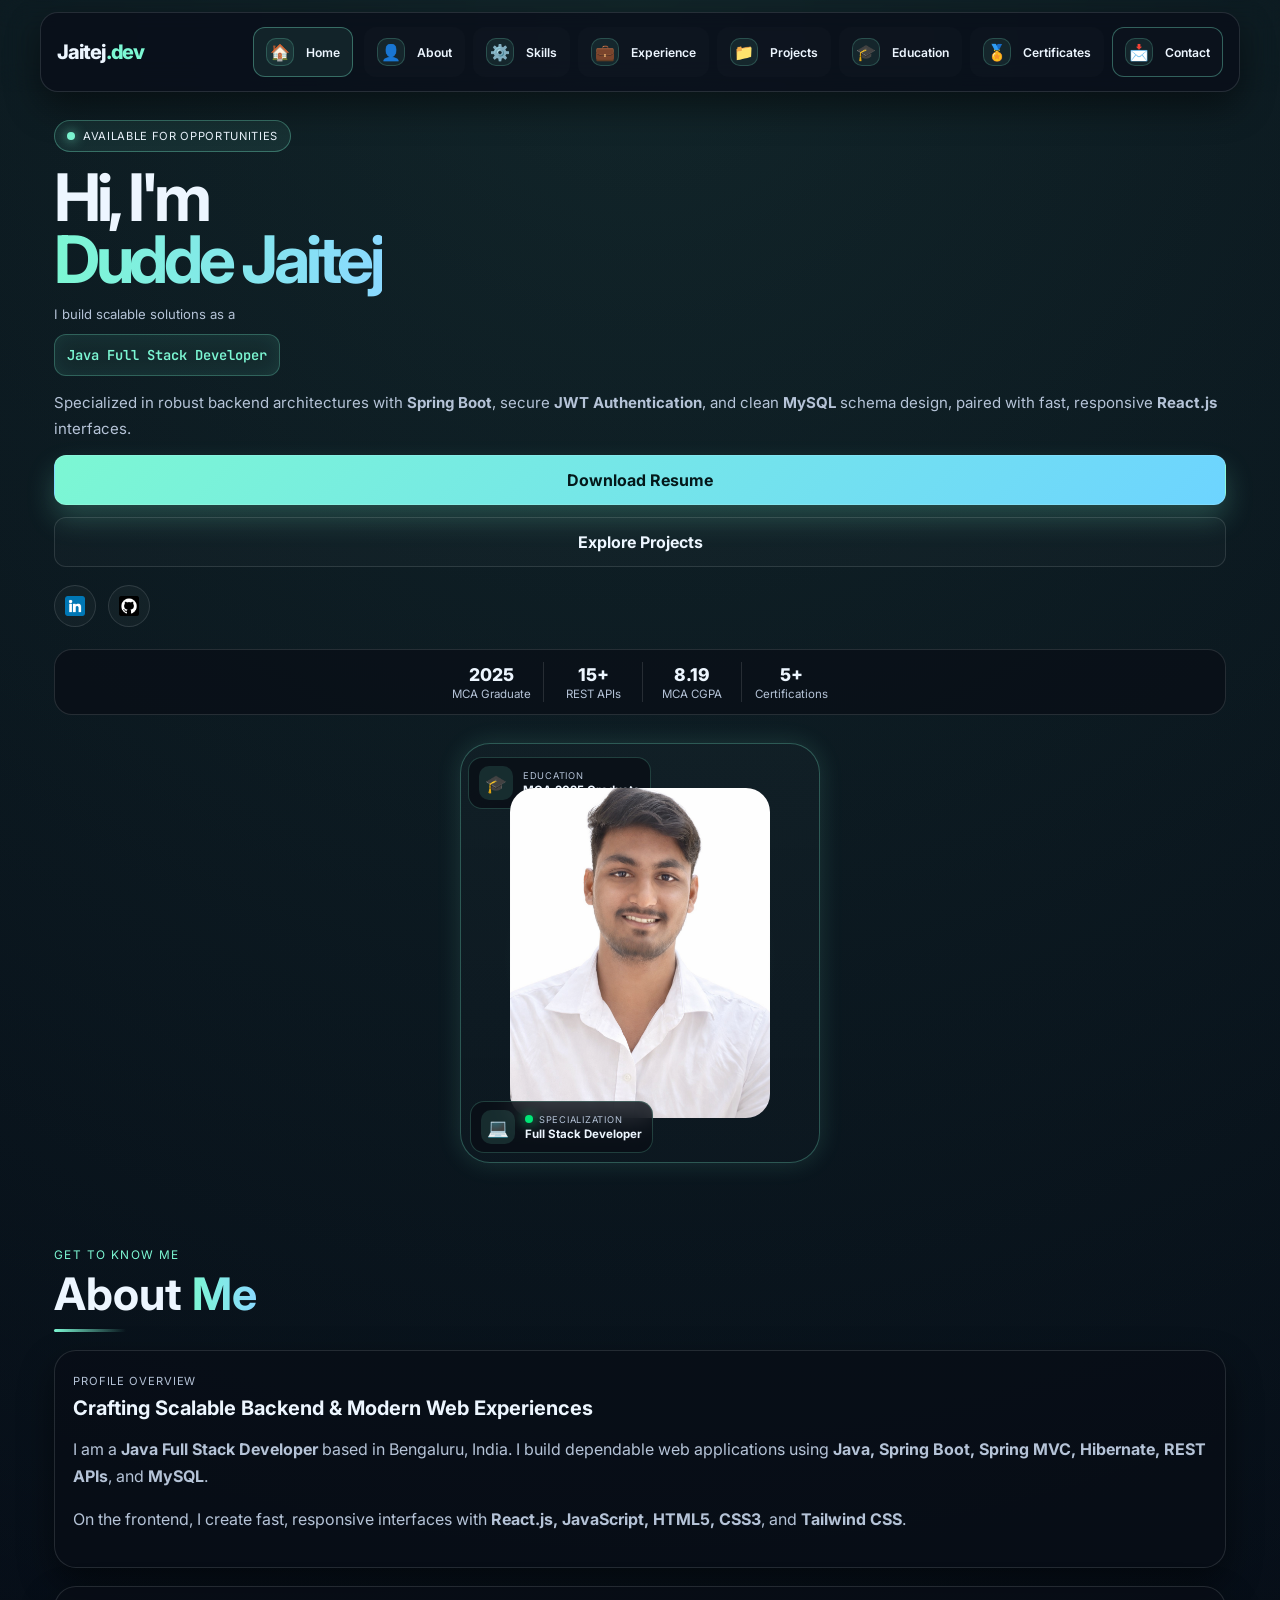
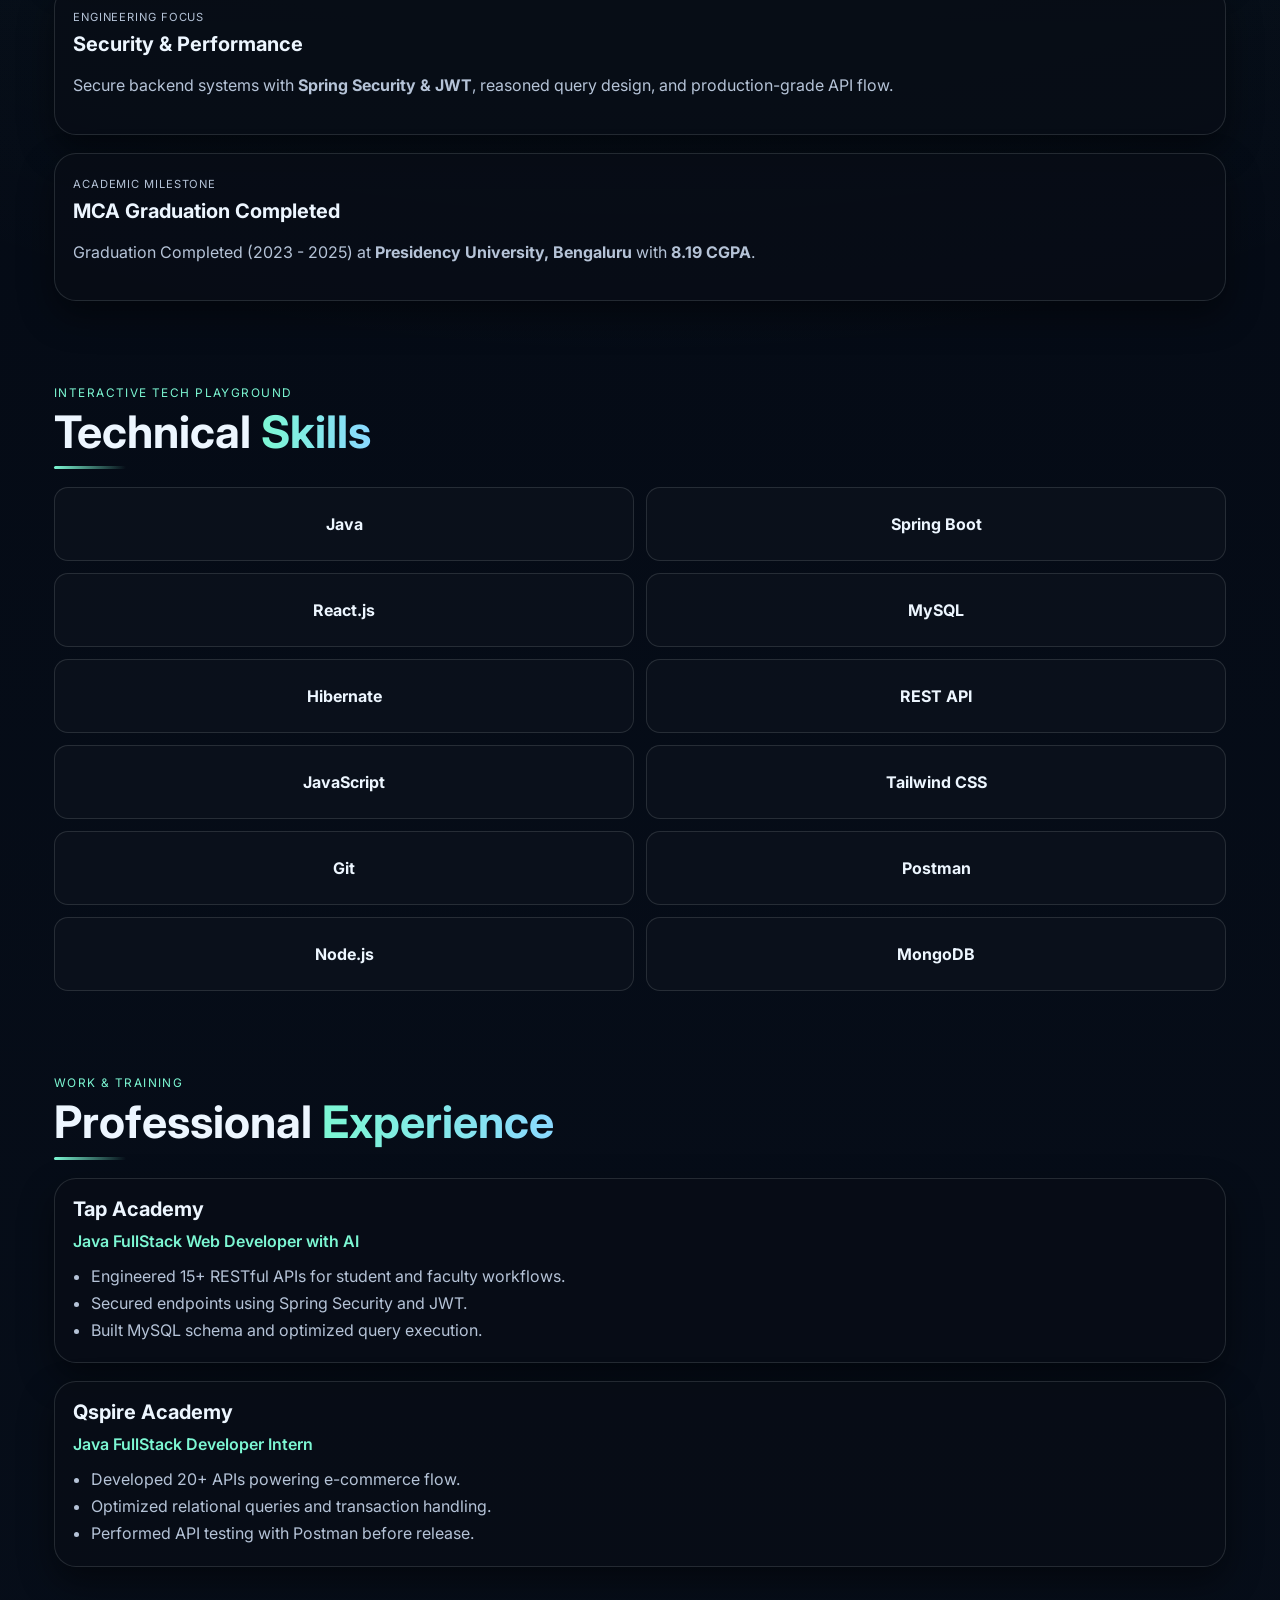
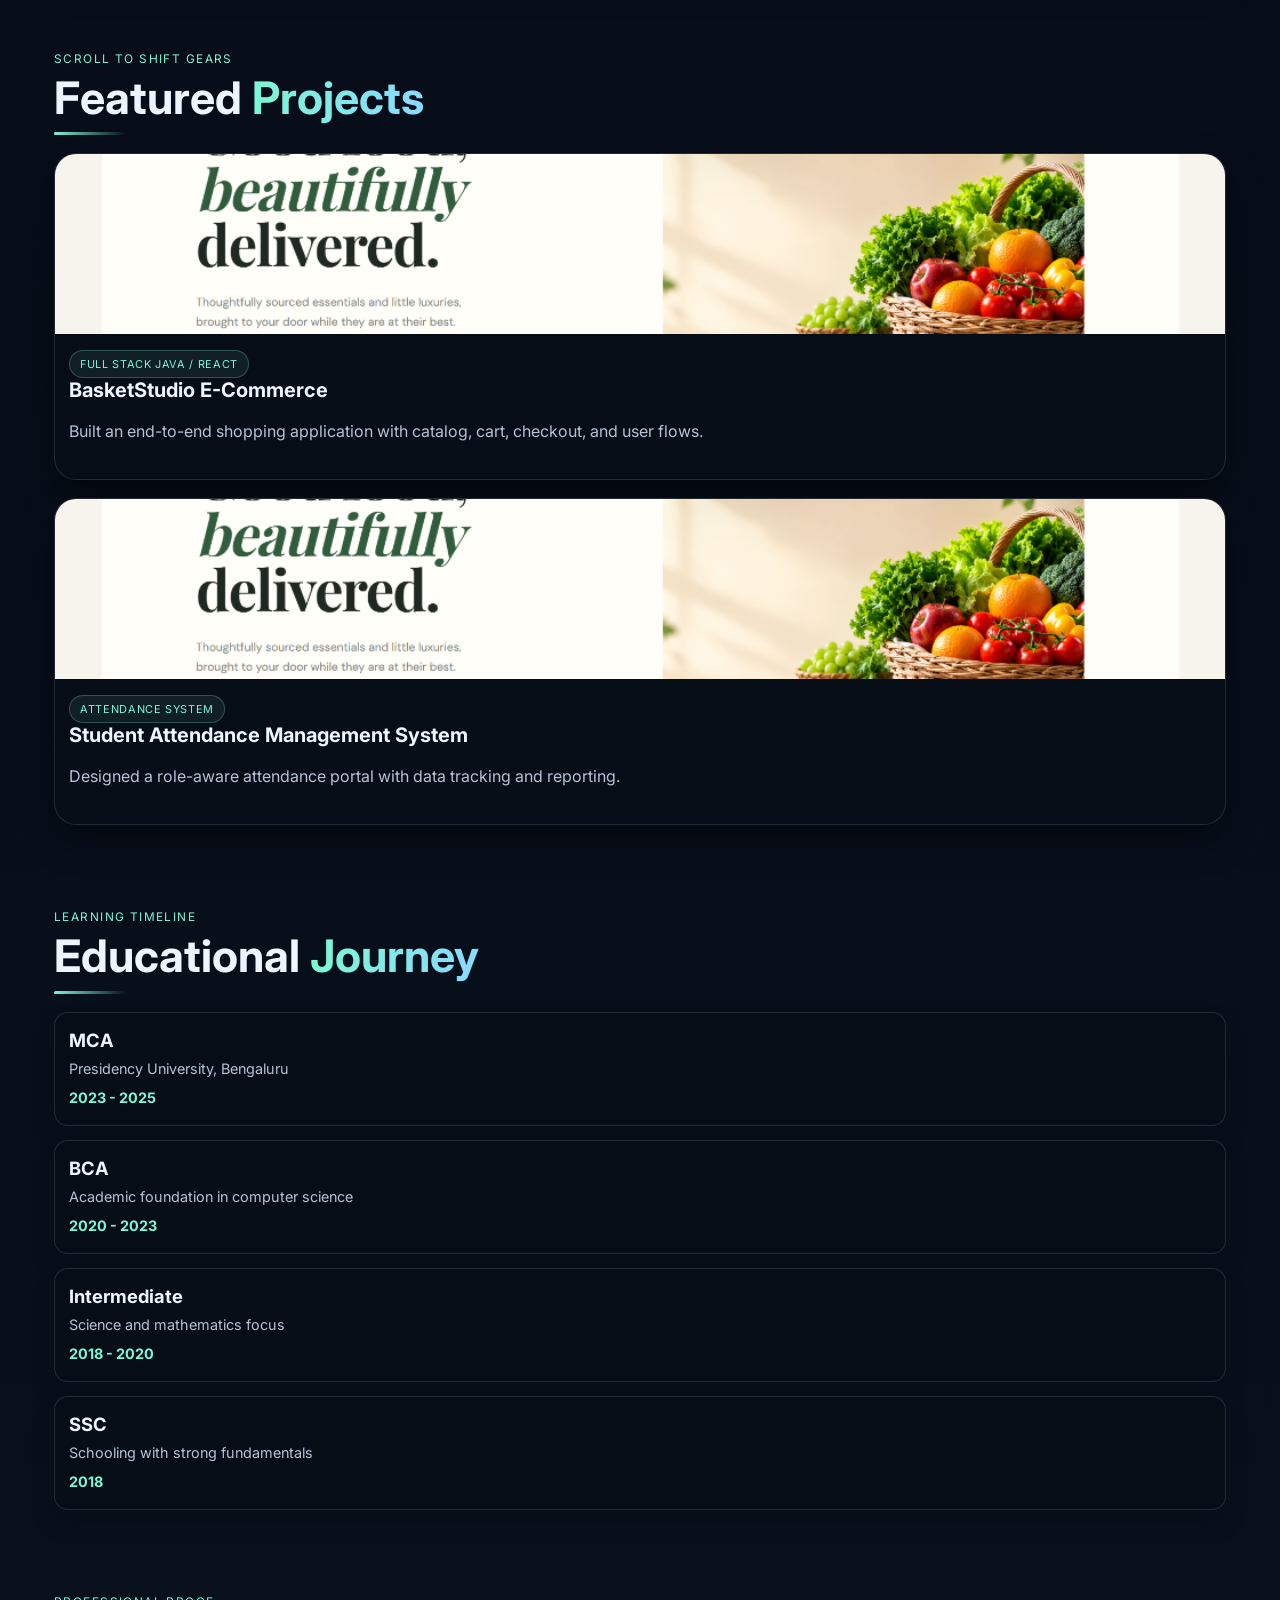
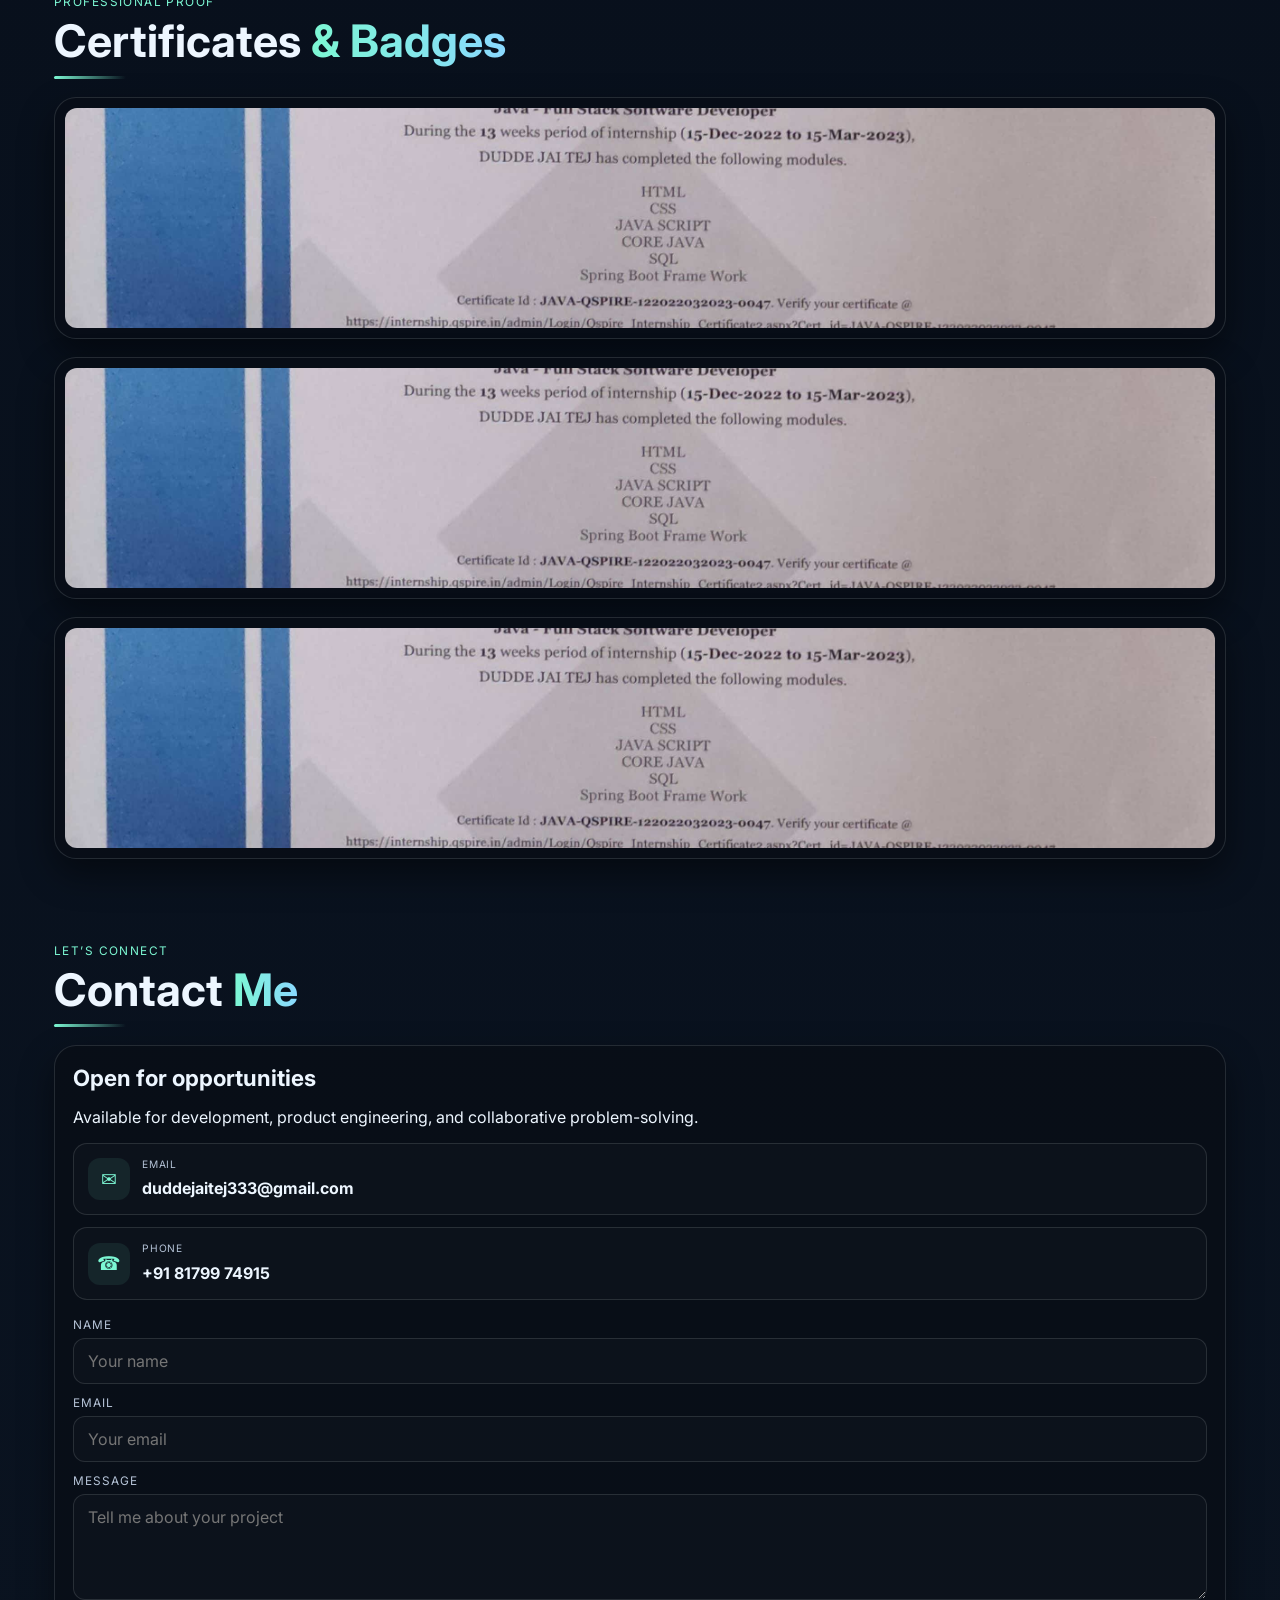
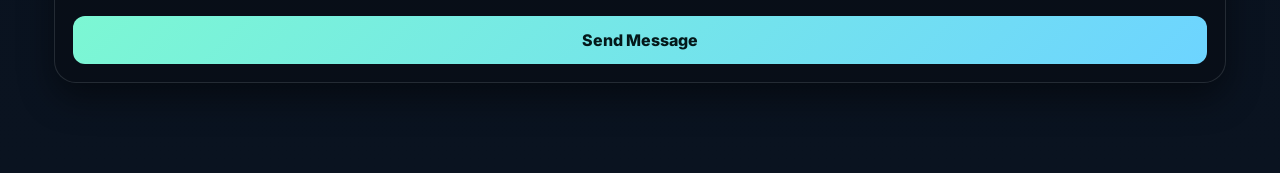
==== Mobile/index.html @ 87dbe44e "Polish mobile and tablet responsive layouts" ====
<!DOCTYPE html>
<html lang="en">
  <head>
    <meta charset="UTF-8" />
    <meta name="viewport" content="width=device-width, initial-scale=1.0" />
    <title>Jaitej.dev | Mobile View</title>
    <meta name="description" content="Jaitej.dev mobile responsive portfolio view" />
    <link rel="preconnect" href="https://fonts.googleapis.com" />
    <link rel="preconnect" href="https://fonts.gstatic.com" crossorigin />
    <link href="https://fonts.googleapis.com/css2?family=Inter:wght@400;500;600;700;800;900&family=JetBrains+Mono:wght@400;500;600;700&display=swap" rel="stylesheet" />
    <link rel="stylesheet" href="./mobile.css" />
  </head>
  <body>
    <div class="page-shell">
      <div class="scroll-progress" id="scrollProgressBar"></div>

      <header class="floating-header" id="navbar">
        <nav class="nav-container">
          <a href="#home" class="brand-logo" aria-label="Jaitej.dev Home">
            <span class="logo-name">Jaitej<span class="logo-accent">.dev</span></span>
          </a>

          <button class="menu-toggle" id="mobileMenuBtn" aria-label="Toggle navigation" aria-expanded="false">
            <span></span>
            <span></span>
            <span></span>
          </button>

          <div class="nav-menu" id="navMenu">
            <button class="nav-close-button" id="navCloseBtn" aria-label="Close menu">×</button>
            <ul class="nav-list">
              <li><a href="#home" class="nav-link active"><span class="nav-icon">🏠</span><span>Home</span></a></li>
              <li><a href="#about" class="nav-link"><span class="nav-icon">👤</span><span>About</span></a></li>
              <li><a href="#skills" class="nav-link"><span class="nav-icon">⚙️</span><span>Skills</span></a></li>
              <li><a href="#experience" class="nav-link"><span class="nav-icon">💼</span><span>Experience</span></a></li>
              <li><a href="#projects" class="nav-link"><span class="nav-icon">📁</span><span>Projects</span></a></li>
              <li><a href="#education" class="nav-link"><span class="nav-icon">🎓</span><span>Education</span></a></li>
              <li><a href="#certificates" class="nav-link"><span class="nav-icon">🏅</span><span>Certificates</span></a></li>
              <li><a href="#contact" class="nav-link nav-contact-pill"><span class="nav-icon">📩</span><span>Contact</span></a></li>
            </ul>
          </div>
        </nav>
      </header>

      <main>
        <section id="home" class="hero-section">
          <div class="hero-content">
            <div class="hero-text-container reveal reveal-left">
              <div class="hero-badge">
                <span class="status-dot"></span>
                <span>Available for Opportunities</span>
              </div>

              <h1 class="hero-title">
                Hi, I'm <br />
                <span class="gradient-text hero-name">Dudde Jaitej</span>
              </h1>

              <div class="hero-role-wrapper">
                <span class="role-prefix">I build scalable solutions as a</span>
                <div class="role-box">
                  <span class="role-text" id="typewriterText">Java Full Stack Developer</span>
                </div>
              </div>

              <p class="hero-description">
                Specialized in robust backend architectures with <strong>Spring Boot</strong>, secure <strong>JWT Authentication</strong>, and clean <strong>MySQL</strong> schema design, paired with fast, responsive <strong>React.js</strong> interfaces.
              </p>

              <div class="hero-actions">
                <a href="../Assets/Resume-PDF/Dudde-Jaitej_Java_Developer.pdf" class="btn btn-hero-primary" download>
                  <span class="btn-text">Download Resume</span>
                </a>
                <a href="#projects" class="btn btn-hero-secondary">
                  <span class="btn-text">Explore Projects</span>
                </a>
              </div>

              <div class="hero-socials clean-socials-small">
                <a href="https://www.linkedin.com/in/jaitejdudde" class="small-social-link" target="_blank" rel="noopener noreferrer" aria-label="LinkedIn" title="LinkedIn Profile">
                  <img src="../Assets/Icons/linkedin.png" alt="LinkedIn" />
                </a>
                <a href="https://github.com/DuddeJaitej" class="small-social-link" target="_blank" rel="noopener noreferrer" aria-label="GitHub" title="GitHub Profile">
                  <img src="../Assets/Icons/github.png" alt="GitHub" />
                </a>
              </div>

              <div class="hero-stats">
                <div class="stat-item"><span class="stat-number">2025</span><span class="stat-label">MCA Graduate</span></div>
                <div class="stat-divider"></div>
                <div class="stat-item"><span class="stat-number">15+</span><span class="stat-label">REST APIs</span></div>
                <div class="stat-divider"></div>
                <div class="stat-item"><span class="stat-number">8.19</span><span class="stat-label">MCA CGPA</span></div>
                <div class="stat-divider"></div>
                <div class="stat-item"><span class="stat-number">5+</span><span class="stat-label">Certifications</span></div>
              </div>
            </div>

            <div class="hero-image-wrapper reveal reveal-right">
              <div class="hero-image-container" id="heroImageContainer">
                <div class="cyber-halo"></div>
                <div class="cyber-frame"></div>
                <div class="floating-badge badge-top-left">
                  <div class="badge-icon-box grad-icon">🎓</div>
                  <div class="badge-content">
                    <span class="badge-tag">Education</span>
                    <span class="badge-title">MCA 2025 Graduate</span>
                  </div>
                </div>
                <div class="image-inner">
                  <img src="../Assets/Dudde Jaitej (2).png" alt="Dudde Jaitej" class="hero-avatar" />
                </div>
                <div class="floating-badge badge-bottom-left">
                  <div class="badge-icon-box dev-icon">💻</div>
                  <div class="badge-content">
                    <div class="badge-live-indicator">
                      <span class="live-dot"></span>
                      <span class="badge-tag">Specialization</span>
                    </div>
                    <span class="badge-title">Full Stack Developer</span>
                  </div>
                </div>
              </div>
            </div>
          </div>
        </section>

        <section id="about" class="about-section">
          <div class="section-header reveal reveal-up">
            <span class="section-subtitle">Get to know me</span>
            <h2 class="section-title">About <span class="gradient-text">Me</span></h2>
            <div class="title-underline"></div>
          </div>

          <div class="about-bento-wrapper">
            <div class="bento-card bento-hero-bio reveal reveal-up">
              <div class="card-icon-header">
                <span class="card-tag">Profile Overview</span>
              </div>
              <h3>Crafting Scalable Backend & Modern Web Experiences</h3>
              <p>I am a <strong>Java Full Stack Developer</strong> based in Bengaluru, India. I build dependable web applications using <strong>Java, Spring Boot, Spring MVC, Hibernate, REST APIs</strong>, and <strong>MySQL</strong>.</p>
              <p>On the frontend, I create fast, responsive interfaces with <strong>React.js, JavaScript, HTML5, CSS3</strong>, and <strong>Tailwind CSS</strong>.</p>
            </div>

            <div class="bento-card reveal reveal-up">
              <div class="card-icon-header">
                <span class="card-tag">Engineering Focus</span>
              </div>
              <h3>Security & Performance</h3>
              <p>Secure backend systems with <strong>Spring Security & JWT</strong>, reasoned query design, and production-grade API flow.</p>
            </div>

            <div class="bento-card reveal reveal-up">
              <div class="card-icon-header">
                <span class="card-tag">Academic Milestone</span>
              </div>
              <h3>MCA Graduation Completed</h3>
              <p>Graduation Completed (2023 - 2025) at <strong>Presidency University, Bengaluru</strong> with <strong>8.19 CGPA</strong>.</p>
            </div>
          </div>
        </section>

        <section id="skills" class="skills-section">
          <div class="section-header reveal reveal-up">
            <span class="section-subtitle">Interactive Tech Playground</span>
            <h2 class="section-title">Technical <span class="gradient-text">Skills</span></h2>
            <div class="title-underline"></div>
          </div>

          <div class="skills-grid">
            <div class="skill-card"><span>Java</span></div>
            <div class="skill-card"><span>Spring Boot</span></div>
            <div class="skill-card"><span>React.js</span></div>
            <div class="skill-card"><span>MySQL</span></div>
            <div class="skill-card"><span>Hibernate</span></div>
            <div class="skill-card"><span>REST API</span></div>
            <div class="skill-card"><span>JavaScript</span></div>
            <div class="skill-card"><span>Tailwind CSS</span></div>
            <div class="skill-card"><span>Git</span></div>
            <div class="skill-card"><span>Postman</span></div>
            <div class="skill-card"><span>Node.js</span></div>
            <div class="skill-card"><span>MongoDB</span></div>
          </div>
        </section>

        <section id="experience" class="experience-section">
          <div class="section-header reveal reveal-up">
            <span class="section-subtitle">Work & Training</span>
            <h2 class="section-title">Professional <span class="gradient-text">Experience</span></h2>
            <div class="title-underline"></div>
          </div>

          <div class="experience-grid">
            <article class="experience-card reveal reveal-left">
              <h3>Tap Academy</h3>
              <p class="role">Java FullStack Web Developer with AI</p>
              <ul>
                <li>Engineered 15+ RESTful APIs for student and faculty workflows.</li>
                <li>Secured endpoints using Spring Security and JWT.</li>
                <li>Built MySQL schema and optimized query execution.</li>
              </ul>
            </article>

            <article class="experience-card reveal reveal-right">
              <h3>Qspire Academy</h3>
              <p class="role">Java FullStack Developer Intern</p>
              <ul>
                <li>Developed 20+ APIs powering e-commerce flow.</li>
                <li>Optimized relational queries and transaction handling.</li>
                <li>Performed API testing with Postman before release.</li>
              </ul>
            </article>
          </div>
        </section>

        <section id="projects" class="projects-section">
          <div class="section-header reveal reveal-up">
            <span class="section-subtitle">Scroll To Shift Gears</span>
            <h2 class="section-title">Featured <span class="gradient-text">Projects</span></h2>
            <div class="title-underline"></div>
          </div>

          <div class="projects-list">
            <div class="project-card reveal reveal-up">
              <div class="project-image"><img src="../Assets/Projects/basketstudio.png" alt="BasketStudio" /></div>
              <div class="project-body">
                <span class="project-tag">Full Stack Java / React</span>
                <h3>BasketStudio E-Commerce</h3>
                <p>Built an end-to-end shopping application with catalog, cart, checkout, and user flows.</p>
              </div>
            </div>

            <div class="project-card reveal reveal-up">
              <div class="project-image"><img src="../Assets/Projects/basketstudio.png" alt="Student Attendance System" /></div>
              <div class="project-body">
                <span class="project-tag">Attendance System</span>
                <h3>Student Attendance Management System</h3>
                <p>Designed a role-aware attendance portal with data tracking and reporting.</p>
              </div>
            </div>
          </div>
        </section>

        <section id="education" class="education-section">
          <div class="section-header reveal reveal-up">
            <span class="section-subtitle">Learning Timeline</span>
            <h2 class="section-title">Educational <span class="gradient-text">Journey</span></h2>
            <div class="title-underline"></div>
          </div>

          <div class="education-stack">
            <div class="edu-item"><h3>MCA</h3><p>Presidency University, Bengaluru</p><span>2023 - 2025</span></div>
            <div class="edu-item"><h3>BCA</h3><p>Academic foundation in computer science</p><span>2020 - 2023</span></div>
            <div class="edu-item"><h3>Intermediate</h3><p>Science and mathematics focus</p><span>2018 - 2020</span></div>
            <div class="edu-item"><h3>SSC</h3><p>Schooling with strong fundamentals</p><span>2018</span></div>
          </div>
        </section>

        <section id="certificates" class="certificates-section">
          <div class="section-header reveal reveal-up">
            <span class="section-subtitle">Professional Proof</span>
            <h2 class="section-title">Certificates <span class="gradient-text">& Badges</span></h2>
            <div class="title-underline"></div>
          </div>

          <div class="certificates-grid">
            <div class="cert-card reveal reveal-up"><img src="../Assets/Certificates/Qspire.jpeg" alt="Qspire certificate" /></div>
            <div class="cert-card reveal reveal-up"><img src="../Assets/Certificates/Qspire.jpeg" alt="Certificate" /></div>
            <div class="cert-card reveal reveal-up"><img src="../Assets/Certificates/Qspire.jpeg" alt="Certificate" /></div>
          </div>
        </section>

        <section id="contact" class="contact-section">
          <div class="section-header reveal reveal-up">
            <span class="section-subtitle">Let’s Connect</span>
            <h2 class="section-title">Contact <span class="gradient-text">Me</span></h2>
            <div class="title-underline"></div>
          </div>

          <div class="contact-card-wrapper reveal reveal-up">
            <div class="contact-info-panel">
              <div class="contact-intro">
                <h3>Open for opportunities</h3>
                <p>Available for development, product engineering, and collaborative problem-solving.</p>
              </div>
              <div class="contact-methods">
                <div class="contact-method-card">
                  <div class="method-icon">✉</div>
                  <div class="method-details"><span class="method-label">Email</span><a href="mailto:duddejaitej333@gmail.com" class="method-value">duddejaitej333@gmail.com</a></div>
                </div>
                <div class="contact-method-card">
                  <div class="method-icon">☎</div>
                  <div class="method-details"><span class="method-label">Phone</span><a href="tel:+918179974915" class="method-value">+91 81799 74915</a></div>
                </div>
              </div>
            </div>
            <form class="styled-contact-form">
              <div class="form-group"><label>Name</label><input type="text" placeholder="Your name" /></div>
              <div class="form-group"><label>Email</label><input type="email" placeholder="Your email" /></div>
              <div class="form-group"><label>Message</label><textarea rows="4" placeholder="Tell me about your project"></textarea></div>
              <button class="btn-contact-submit" type="button">Send Message</button>
            </form>
          </div>
        </section>
      </main>
    </div>

    <button id="backToTopBtn" class="back-to-top" aria-label="Back to top">↑</button>
    <script src="./mobile.js"></script>
  </body>
</html>
---- Mobile/mobile.css ----
:root {
  --bg-main: #050a14;
  --bg-card: rgba(11, 17, 28, 0.82);
  --bg-panel: rgba(17, 24, 39, 0.9);
  --primary: #7cf7d3;
  --primary-strong: #25d366;
  --text-main: #edf6ff;
  --text-muted: #b5c3d7;
  --border-subtle: rgba(240, 255, 255, 0.12);
  --shadow-soft: 0 15px 35px rgba(0, 0, 0, 0.45);
  --radius: 22px;
  --transition: 0.32s ease;
  --header-height: 74px;
}

* { box-sizing: border-box; }
html { scroll-behavior: smooth; }
body {
  margin: 0;
  font-family: 'Inter', sans-serif;
  background:
    radial-gradient(circle at top, rgba(124, 247, 211, 0.12), transparent 30%),
    linear-gradient(180deg, #030812 0%, #0a1320 100%);
  color: var(--text-main);
  overflow-x: hidden;
}
img { max-width: 100%; display: block; }
a { color: inherit; text-decoration: none; }
button, input, textarea { font: inherit; }

.page-shell {
  min-height: 100vh;
  position: relative;
}

.scroll-progress {
  position: fixed;
  top: 0;
  left: 0;
  height: 3px;
  width: 0%;
  background: linear-gradient(90deg, #7cf7d3, #4cc9f0);
  z-index: 1500;
  box-shadow: 0 0 18px rgba(124, 247, 211, 0.9);
}

.floating-header {
  position: sticky;
  top: 0;
  z-index: 1200;
  padding: 12px 14px 0;
  backdrop-filter: blur(15px);
  -webkit-backdrop-filter: blur(15px);
}

.nav-container {
  position: relative;
  display: flex;
  align-items: center;
  justify-content: space-between;
  gap: 16px;
  width: min(100%, 1200px);
  margin: 0 auto;
  background: rgba(8, 13, 24, 0.75);
  border: 1px solid var(--border-subtle);
  border-radius: 18px;
  padding: 14px 16px;
  box-shadow: var(--shadow-soft);
}

.brand-logo {
  font-size: 1.25rem;
  font-weight: 800;
  letter-spacing: -0.06em;
  color: var(--text-main);
}

.logo-accent {
  color: var(--primary);
}

.nav-menu {
  position: fixed;
  top: 0;
  right: -100%;
  width: min(82vw, 340px);
  height: 100vh;
  background: rgba(6, 10, 18, 0.97);
  border-left: 1px solid var(--border-subtle);
  box-shadow: -16px 0 40px rgba(0, 0, 0, 0.46);
  padding: 26px 16px 20px;
  transition: right 0.35s ease;
  z-index: 1400;
}

.nav-menu.open {
  right: 0;
}

.nav-close-button {
  position: absolute;
  top: 18px;
  right: 18px;
  width: 40px;
  height: 40px;
  border: 1px solid var(--border-subtle);
  border-radius: 50%;
  background: rgba(255, 255, 255, 0.03);
  color: var(--text-main);
  font-size: 2rem;
  line-height: 1;
  display: flex;
  align-items: center;
  justify-content: center;
  cursor: pointer;
}

.nav-list {
  list-style: none;
  display: flex;
  flex-direction: column;
  gap: 10px;
  padding: 64px 0 0;
  margin: 0;
}

.nav-link {
  display: flex;
  align-items: center;
  gap: 12px;
  width: 100%;
  padding: 12px 14px;
  border-radius: 12px;
  border: 1px solid transparent;
  font-weight: 600;
  color: var(--text-main);
  background: rgba(255, 255, 255, 0.02);
  transition: transform var(--transition), border-color var(--transition), background var(--transition);
}

.nav-icon {
  display: inline-flex;
  align-items: center;
  justify-content: center;
  width: 28px;
  height: 28px;
  border-radius: 10px;
  background: rgba(124, 247, 211, 0.08);
  border: 1px solid rgba(124, 247, 211, 0.2);
  font-size: 1rem;
  flex-shrink: 0;
}

.nav-link.active,
.nav-link:hover {
  background: rgba(124, 247, 211, 0.08);
  border-color: rgba(124, 247, 211, 0.35);
  transform: translateX(-3px);
}

.nav-contact-pill {
  background: linear-gradient(135deg, rgba(124, 247, 211, 0.2), rgba(37, 211, 102, 0.12));
  border-color: rgba(124, 247, 211, 0.35);
}

.menu-toggle {
  display: flex;
  flex-direction: column;
  justify-content: center;
  gap: 5px;
  width: 42px;
  height: 42px;
  border-radius: 12px;
  border: 1px solid var(--border-subtle);
  background: rgba(255, 255, 255, 0.03);
  cursor: pointer;
  padding: 9px;
  z-index: 1450;
}

.menu-toggle span {
  width: 100%;
  height: 2px;
  background: var(--text-main);
  border-radius: 999px;
  display: block;
}

main {
  width: min(100%, 1200px);
  margin: 0 auto;
  padding: 16px 14px 50px;
}

section {
  scroll-margin-top: 90px;
  padding: 40px 0;
}

.section-header {
  margin-bottom: 18px;
}

.section-subtitle {
  display: inline-block;
  color: var(--primary);
  font-size: 0.74rem;
  letter-spacing: 0.12em;
  text-transform: uppercase;
  margin-bottom: 8px;
}

.section-title {
  margin: 0;
  font-size: clamp(1.8rem, 7vw, 2.8rem);
  line-height: 1.08;
}

.gradient-text {
  background: linear-gradient(90deg, #7cf7d3, #8ad9ff);
  -webkit-background-clip: text;
  background-clip: text;
  color: transparent;
}

.title-underline {
  width: 72px;
  height: 3px;
  margin-top: 10px;
  border-radius: 999px;
  background: linear-gradient(90deg, var(--primary), transparent);
}

.hero-section { padding-top: 12px; }
.hero-content {
  display: grid;
  grid-template-columns: 1fr;
  gap: 28px;
}

.hero-text-container {
  display: flex;
  flex-direction: column;
  align-items: flex-start;
  gap: 14px;
}

.hero-badge {
  display: inline-flex;
  align-items: center;
  gap: 8px;
  padding: 8px 12px;
  border: 1px solid rgba(124, 247, 211, 0.32);
  background: rgba(124, 247, 211, 0.08);
  border-radius: 999px;
  color: var(--text-main);
  font-size: 0.7rem;
  letter-spacing: 0.06em;
  text-transform: uppercase;
}

.status-dot {
  width: 8px;
  height: 8px;
  background: var(--primary);
  border-radius: 50%;
  box-shadow: 0 0 12px rgba(124, 247, 211, 0.85);
}

.hero-title {
  margin: 0;
  font-size: clamp(2.3rem, 9.5vw, 4.1rem);
  line-height: 0.95;
  letter-spacing: -0.065em;
}

.hero-role-wrapper {
  display: flex;
  flex-direction: column;
  gap: 10px;
}

.role-prefix {
  font-size: 0.82rem;
  color: var(--text-muted);
  line-height: 1.5;
}

.role-box {
  display: inline-flex;
  align-items: center;
  min-height: 42px;
  padding: 8px 12px;
  border-radius: 12px;
  border: 1px solid rgba(124, 247, 211, 0.28);
  background: rgba(124, 247, 211, 0.06);
  box-shadow: inset 0 0 20px rgba(124, 247, 211, 0.08);
}

.role-text {
  color: var(--primary);
  font-family: 'JetBrains Mono', monospace;
  font-weight: 600;
  font-size: 0.86rem;
  line-height: 1.4;
}

.hero-description {
  margin: 0;
  color: var(--text-muted);
  line-height: 1.7;
  font-size: 0.94rem;
}

.hero-actions {
  display: flex;
  flex-wrap: wrap;
  gap: 12px;
  width: 100%;
}

.btn {
  display: inline-flex;
  align-items: center;
  justify-content: center;
  padding: 14px 18px;
  border-radius: 12px;
  font-weight: 700;
  border: 1px solid var(--border-subtle);
  width: 100%;
  transition: transform var(--transition), box-shadow var(--transition), border-color var(--transition);
}

.btn-hero-primary {
  background: linear-gradient(135deg, var(--primary), #6dd4ff);
  color: #04181a;
  box-shadow: 0 14px 28px rgba(124, 247, 211, 0.22);
}

.btn-hero-secondary {
  background: rgba(255, 255, 255, 0.02);
  color: var(--text-main);
}

.hero-socials {
  display: flex;
  gap: 12px;
  margin-top: 4px;
}

.small-social-link {
  display: inline-flex;
  align-items: center;
  justify-content: center;
  width: 42px;
  height: 42px;
  border-radius: 50%;
  background: rgba(255, 255, 255, 0.03);
  border: 1px solid var(--border-subtle);
}

.small-social-link img {
  width: 20px;
  height: 20px;
  object-fit: contain;
}

.hero-stats {
  display: flex;
  flex-wrap: wrap;
  gap: 10px 12px;
  align-items: center;
  justify-content: center;
  width: 100%;
  margin-top: 8px;
  padding: 12px 10px;
  border-radius: 18px;
  border: 1px solid var(--border-subtle);
  background: rgba(9, 14, 22, 0.7);
}

.stat-item {
  display: flex;
  flex-direction: column;
  gap: 2px;
  min-width: 74px;
  text-align: center;
}

.stat-number {
  font-size: 1.1rem;
  font-weight: 800;
}

.stat-label {
  color: var(--text-muted);
  font-size: 0.72rem;
}

.stat-divider {
  width: 1px;
  height: 40px;
  background: rgba(255, 255, 255, 0.12);
}

.hero-image-wrapper {
  display: flex;
  align-items: center;
  justify-content: center;
}

.hero-image-container {
  position: relative;
  width: min(92vw, 360px);
  height: 420px;
  display: flex;
  align-items: center;
  justify-content: center;
}

.cyber-halo,
.cyber-frame {
  position: absolute;
  border-radius: 26px;
}

.cyber-halo {
  inset: 12% 6% 10% 6%;
  background: radial-gradient(circle at center, rgba(124, 247, 211, 0.18), transparent 60%);
}

.cyber-frame {
  inset: 0;
  border: 1px solid rgba(124, 247, 211, 0.28);
  box-shadow: 0 0 25px rgba(124, 247, 211, 0.14);
  border-radius: 30px;
  background: linear-gradient(180deg, rgba(255, 255, 255, 0.02), rgba(255, 255, 255, 0.01));
}

.image-inner {
  position: relative;
  width: 260px;
  height: 330px;
  border-radius: 24px;
  display: flex;
  align-items: center;
  justify-content: center;
  overflow: hidden;
  background: rgba(12, 16, 25, 0.7);
}

.hero-avatar {
  width: 100%;
  height: 100%;
  object-fit: cover;
  filter: drop-shadow(0 12px 22px rgba(0, 0, 0, 0.42));
}

.floating-badge {
  position: absolute;
  display: flex;
  align-items: center;
  gap: 10px;
  padding: 8px 10px;
  background: rgba(9, 14, 22, 0.8);
  border: 1px solid rgba(124, 247, 211, 0.2);
  border-radius: 14px;
  backdrop-filter: blur(12px);
}

.badge-top-left {
  left: 8px;
  top: 14px;
}

.badge-bottom-left {
  left: 10px;
  bottom: 10px;
}

.badge-icon-box {
  width: 34px;
  height: 34px;
  display: flex;
  align-items: center;
  justify-content: center;
  border-radius: 10px;
  font-size: 1.1rem;
  background: rgba(124, 247, 211, 0.12);
}

.badge-content {
  display: flex;
  flex-direction: column;
  gap: 3px;
}

.badge-tag {
  font-size: 0.58rem;
  letter-spacing: 0.08em;
  text-transform: uppercase;
  color: var(--text-muted);
}

.badge-title {
  font-size: 0.72rem;
  font-weight: 700;
  line-height: 1.2;
}

.badge-live-indicator {
  display: flex;
  align-items: center;
  gap: 6px;
}

.live-dot {
  width: 8px;
  height: 8px;
  border-radius: 50%;
  background: #00e676;
  box-shadow: 0 0 12px rgba(0, 230, 118, 0.8);
}

.about-bento-wrapper,
.experience-grid,
.projects-list,
.certificates-grid,
.contact-card-wrapper {
  display: grid;
  gap: 18px;
}

.about-bento-wrapper {
  grid-template-columns: 1fr;
}

.bento-card,
.experience-card,
.project-card,
.cert-card,
.contact-card-wrapper {
  background: rgba(8, 14, 22, 0.78);
  border: 1px solid var(--border-subtle);
  border-radius: var(--radius);
  box-shadow: var(--shadow-soft);
}

.bento-card {
  padding: 18px;
}

.card-icon-header {
  display: inline-flex;
  align-items: center;
  gap: 8px;
  margin-bottom: 8px;
}

.card-tag {
  color: var(--text-muted);
  font-size: 0.7rem;
  text-transform: uppercase;
  letter-spacing: 0.08em;
}

.bento-card h3,
.experience-card h3,
.project-card h3 {
  margin: 0 0 10px;
  font-size: 1.25rem;
}

.bento-card p,
.experience-card li,
.project-card p,
.contact-method-card,
.education-stack p,
.education-stack span {
  color: var(--text-muted);
  line-height: 1.7;
}

.skills-grid {
  display: grid;
  grid-template-columns: repeat(2, minmax(0, 1fr));
  gap: 12px;
}

.skill-card {
  display: flex;
  align-items: center;
  justify-content: center;
  min-height: 74px;
  padding: 12px;
  background: rgba(12, 18, 29, 0.78);
  border: 1px solid var(--border-subtle);
  border-radius: 14px;
  text-align: center;
  font-weight: 700;
  color: var(--text-main);
}

.experience-grid {
  grid-template-columns: 1fr;
}

.experience-card {
  padding: 18px;
}

.role {
  margin: 8px 0;
  color: var(--primary);
  font-weight: 600;
}

.experience-card ul {
  margin: 12px 0 0;
  padding-left: 18px;
}

.projects-list {
  grid-template-columns: 1fr;
}

.project-card {
  overflow: hidden;
}

.project-image {
  width: 100%;
  height: 180px;
  overflow: hidden;
  background: rgba(255,255,255,0.03);
}

.project-image img {
  width: 100%;
  height: 100%;
  object-fit: cover;
}

.project-body {
  padding: 16px 14px 18px;
}

.project-tag {
  display: inline-block;
  padding: 6px 10px;
  border-radius: 999px;
  font-size: 0.68rem;
  letter-spacing: 0.06em;
  text-transform: uppercase;
  background: rgba(124, 247, 211, 0.08);
  color: var(--primary);
  border: 1px solid rgba(124, 247, 211, 0.25);
}

.education-stack {
  display: flex;
  flex-direction: column;
  align-items: stretch;
  gap: 14px;
  width: 100%;
}

.edu-item {
  width: 100%;
  padding: 16px 14px;
  border-left: 3px solid var(--primary);
  background: rgba(8, 14, 22, 0.78);
  border-radius: 14px;
  border: 1px solid var(--border-subtle);
  box-shadow: 0 12px 24px rgba(0, 0, 0, 0.15);
}

.edu-item h3 {
  margin: 0 0 6px;
  font-size: 1.15rem;
}

.education-stack p,
.education-stack span {
  margin: 0;
  font-size: 0.9rem;
  line-height: 1.6;
}

.education-stack p {
  color: var(--text-muted);
}

.education-stack span {
  display: inline-block;
  margin-top: 6px;
  color: var(--primary);
  font-weight: 700;
}

.certificates-grid {
  grid-template-columns: 1fr;
}

.cert-card {
  padding: 10px;
}

.cert-card img {
  border-radius: 12px;
  width: 100%;
  height: 220px;
  object-fit: cover;
}

.contact-card-wrapper {
  padding: 18px;
}

.contact-intro h3 {
  margin: 0 0 8px;
  font-size: 1.4rem;
}

.contact-methods {
  display: flex;
  flex-direction: column;
  gap: 12px;
  margin-top: 16px;
}

.contact-method-card {
  display: flex;
  align-items: center;
  gap: 12px;
  padding: 12px 14px;
  border-radius: 14px;
  background: rgba(255,255,255,0.02);
  border: 1px solid var(--border-subtle);
}

.method-icon {
  width: 42px;
  height: 42px;
  border-radius: 12px;
  display: flex;
  align-items: center;
  justify-content: center;
  background: rgba(124, 247, 211, 0.08);
  color: var(--primary);
  font-size: 1.2rem;
}

.method-details {
  display: flex;
  flex-direction: column;
  gap: 2px;
}

.method-label {
  font-size: 0.64rem;
  letter-spacing: 0.08em;
  text-transform: uppercase;
  color: var(--text-muted);
}

.method-value {
  font-weight: 700;
  color: var(--text-main);
}

.styled-contact-form {
  display: flex;
  flex-direction: column;
  gap: 12px;
}

.form-group {
  display: flex;
  flex-direction: column;
  gap: 6px;
}

.form-group label {
  font-size: 0.74rem;
  letter-spacing: 0.08em;
  text-transform: uppercase;
  color: var(--text-muted);
}

.form-group input,
.form-group textarea {
  width: 100%;
  padding: 12px 14px;
  border-radius: 12px;
  border: 1px solid var(--border-subtle);
  background: rgba(255,255,255,0.02);
  color: var(--text-main);
}

.btn-contact-submit {
  margin-top: 4px;
  border: none;
  border-radius: 12px;
  padding: 14px 18px;
  background: linear-gradient(135deg, var(--primary), #6dd4ff);
  color: #04181a;
  font-weight: 800;
  cursor: pointer;
}

.back-to-top {
  position: fixed;
  right: 18px;
  bottom: 20px;
  width: 46px;
  height: 46px;
  border-radius: 50%;
  border: 1px solid rgba(124, 247, 211, 0.3);
  background: rgba(9, 14, 22, 0.9);
  color: var(--primary);
  font-size: 1.4rem;
  cursor: pointer;
  z-index: 1300;
  opacity: 0;
  visibility: hidden;
  transform: translateY(18px);
  transition: all 0.25s ease;
}

.back-to-top.visible {
  opacity: 1;
  visibility: visible;
  transform: translateY(0);
}

.reveal { opacity: 0; transform: translateY(24px); transition: opacity 0.65s ease, transform 0.65s ease; }
.reveal-left { transform: translateX(-20px); }
.reveal-right { transform: translateX(20px); }
.reveal.revealed { opacity: 1; transform: translate(0, 0); }

@media (min-width: 768px) {
  .menu-toggle { display: none; }
  .nav-menu {
    position: static;
    width: auto;
    height: auto;
    background: transparent;
    border: none;
    box-shadow: none;
    padding: 0;
    display: block;
  }

  .nav-close-button { display: none; }

  .nav-list {
    flex-direction: row;
    align-items: center;
    justify-content: flex-end;
    gap: 8px;
    padding: 0;
  }

  .nav-link {
    min-width: auto;
    padding: 10px 12px;
    font-size: 0.76rem;
    background: rgba(255,255,255,0.01);
  }
}
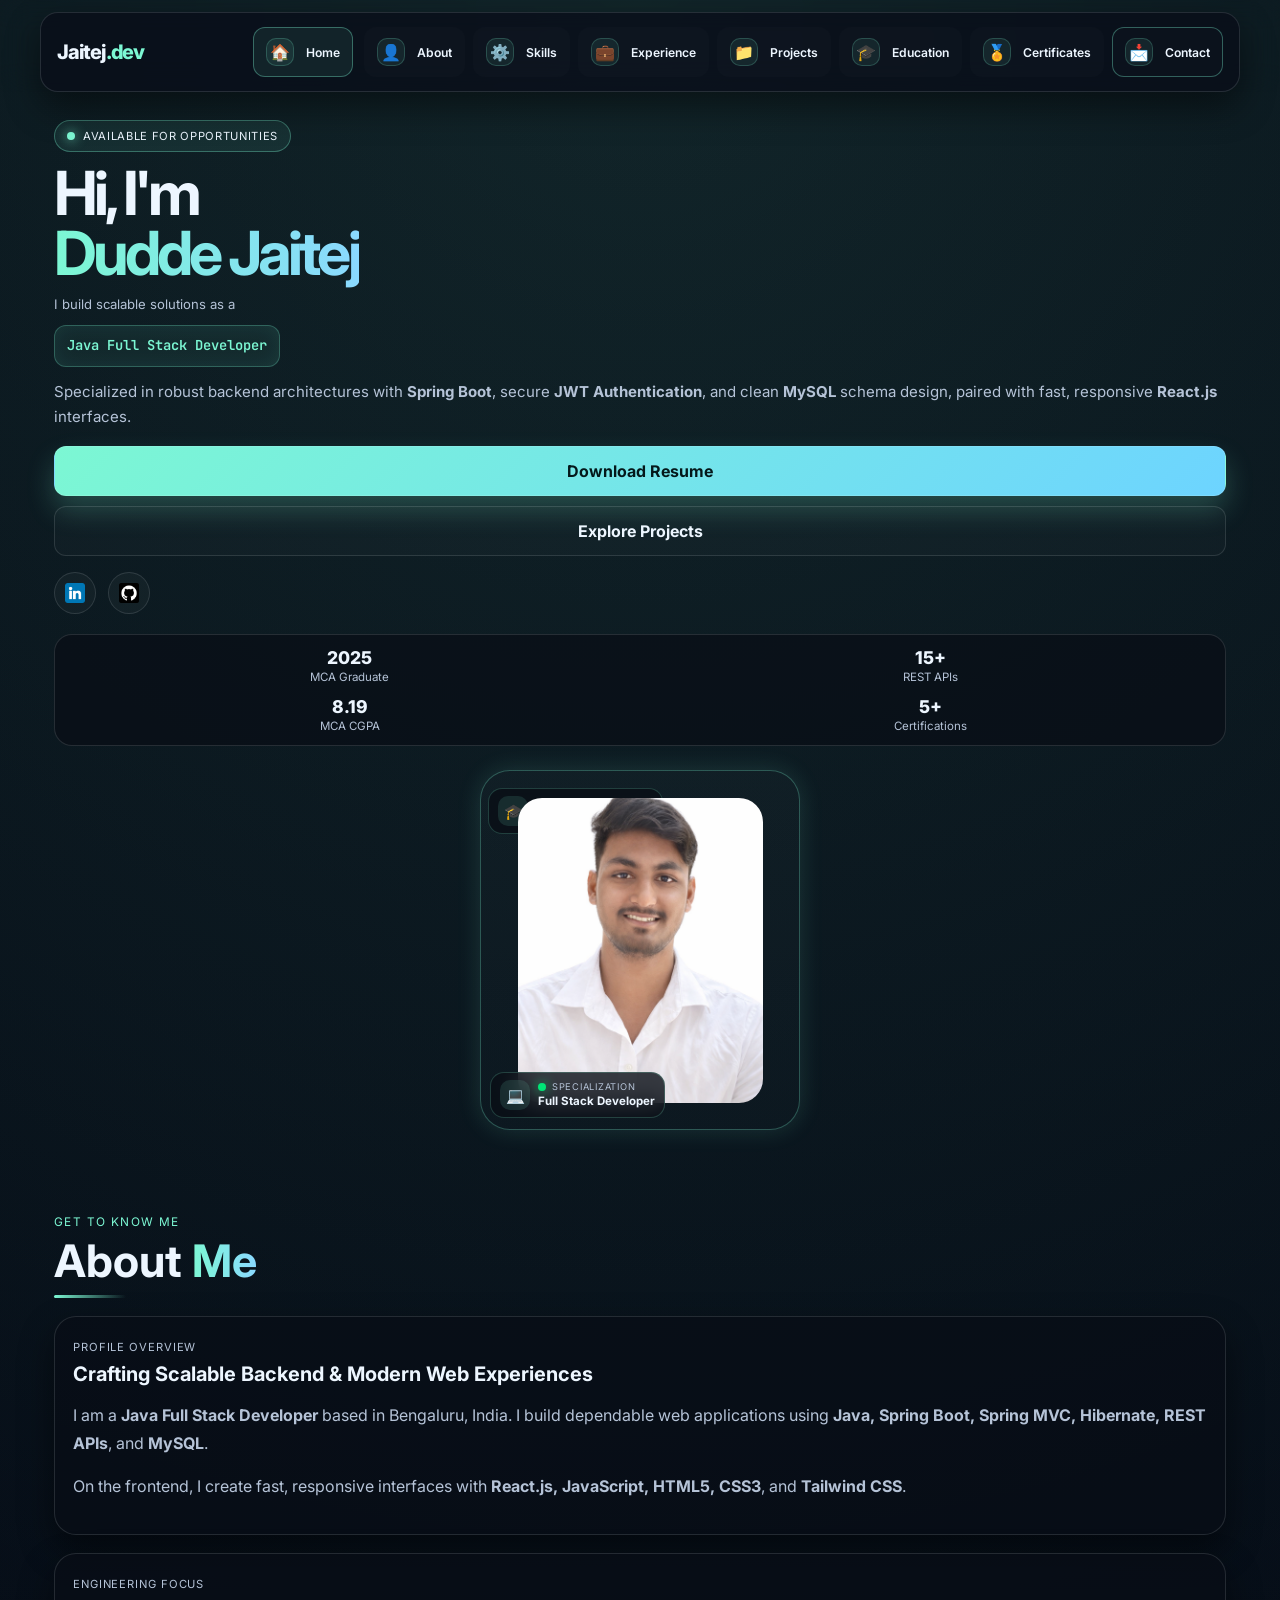
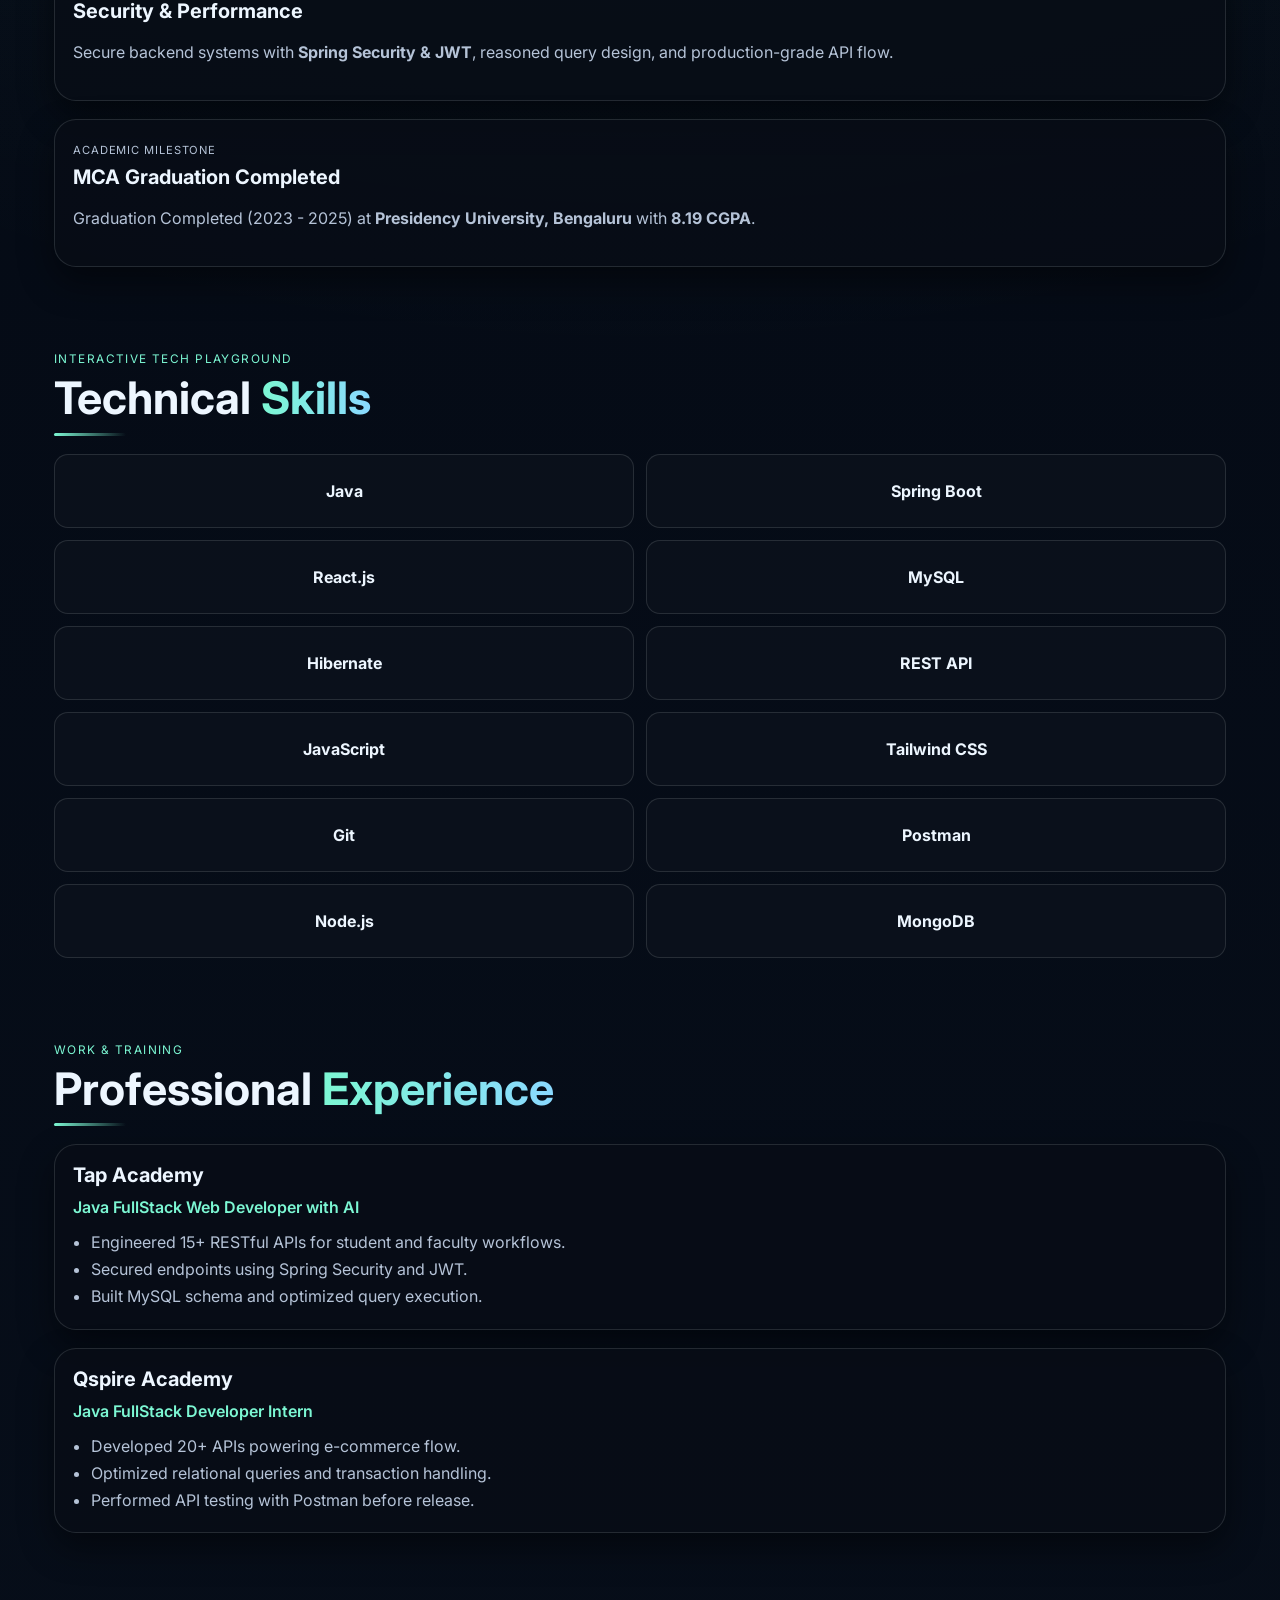
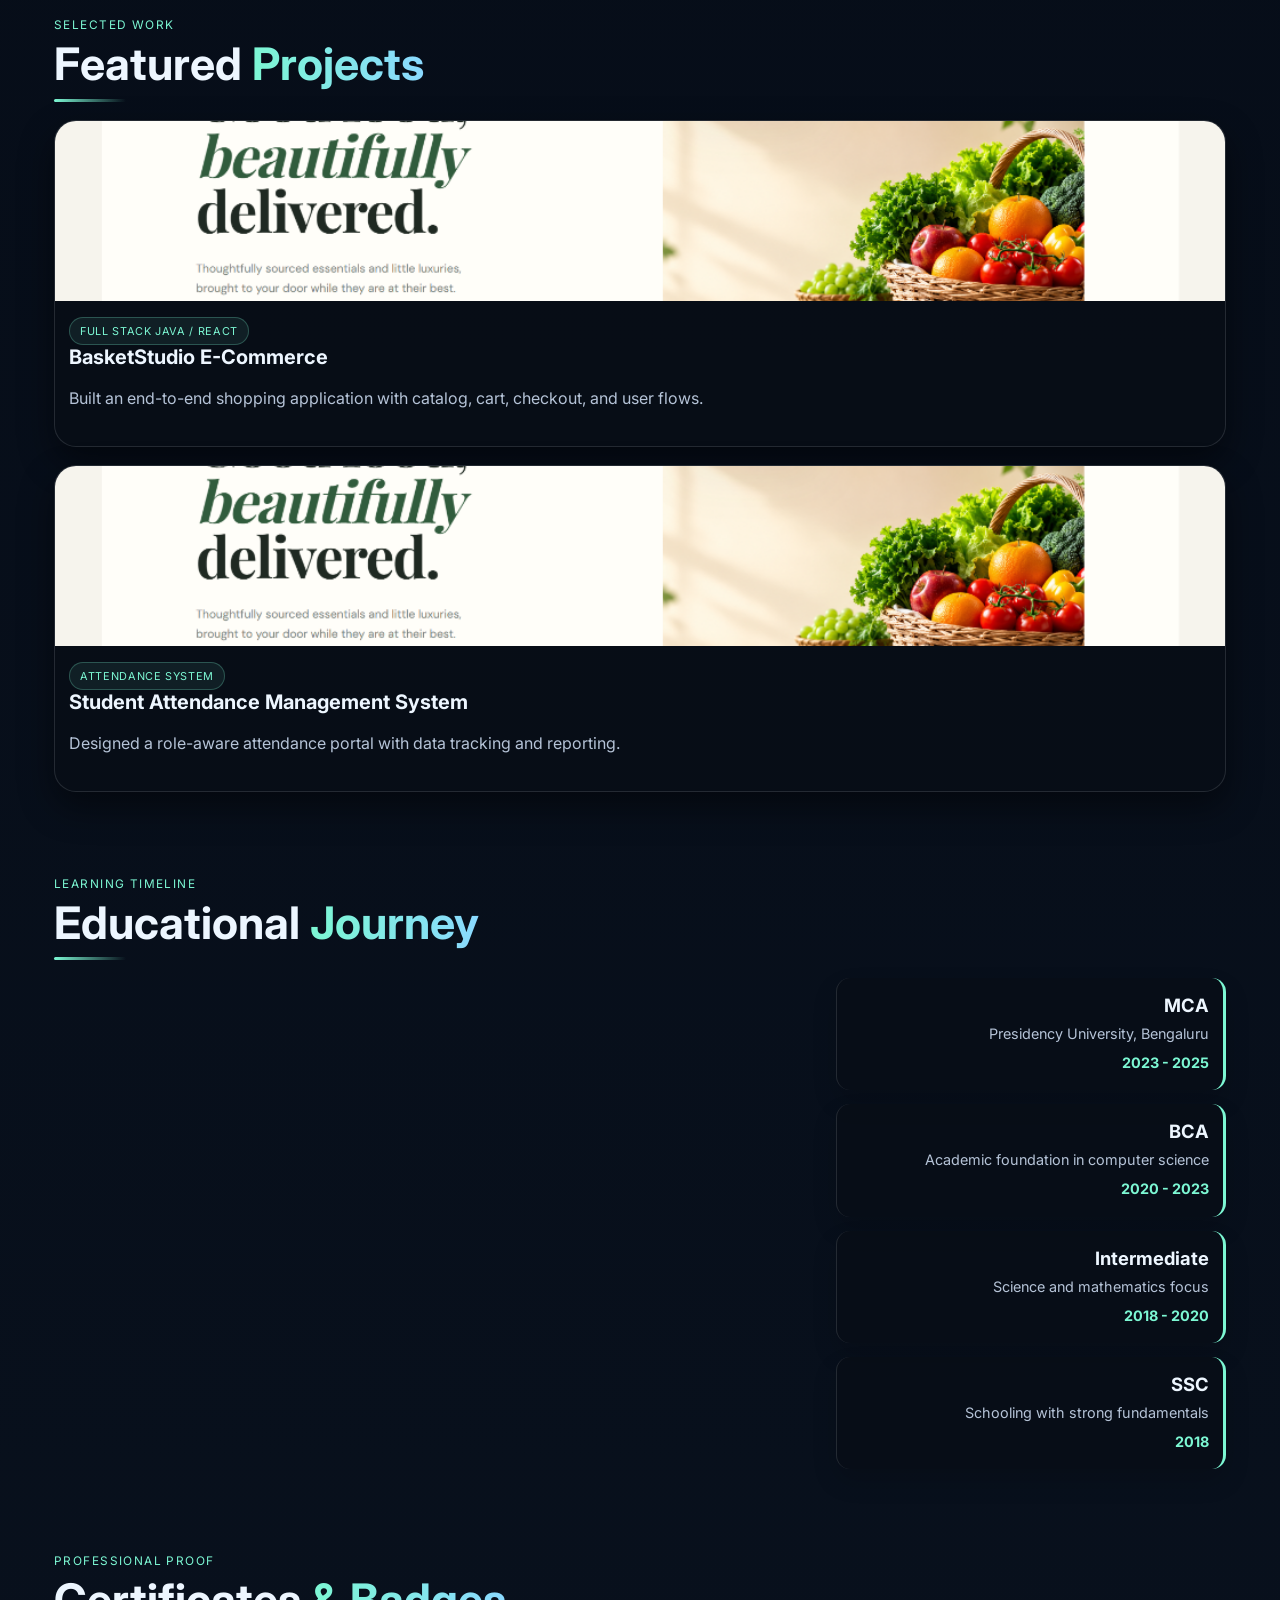
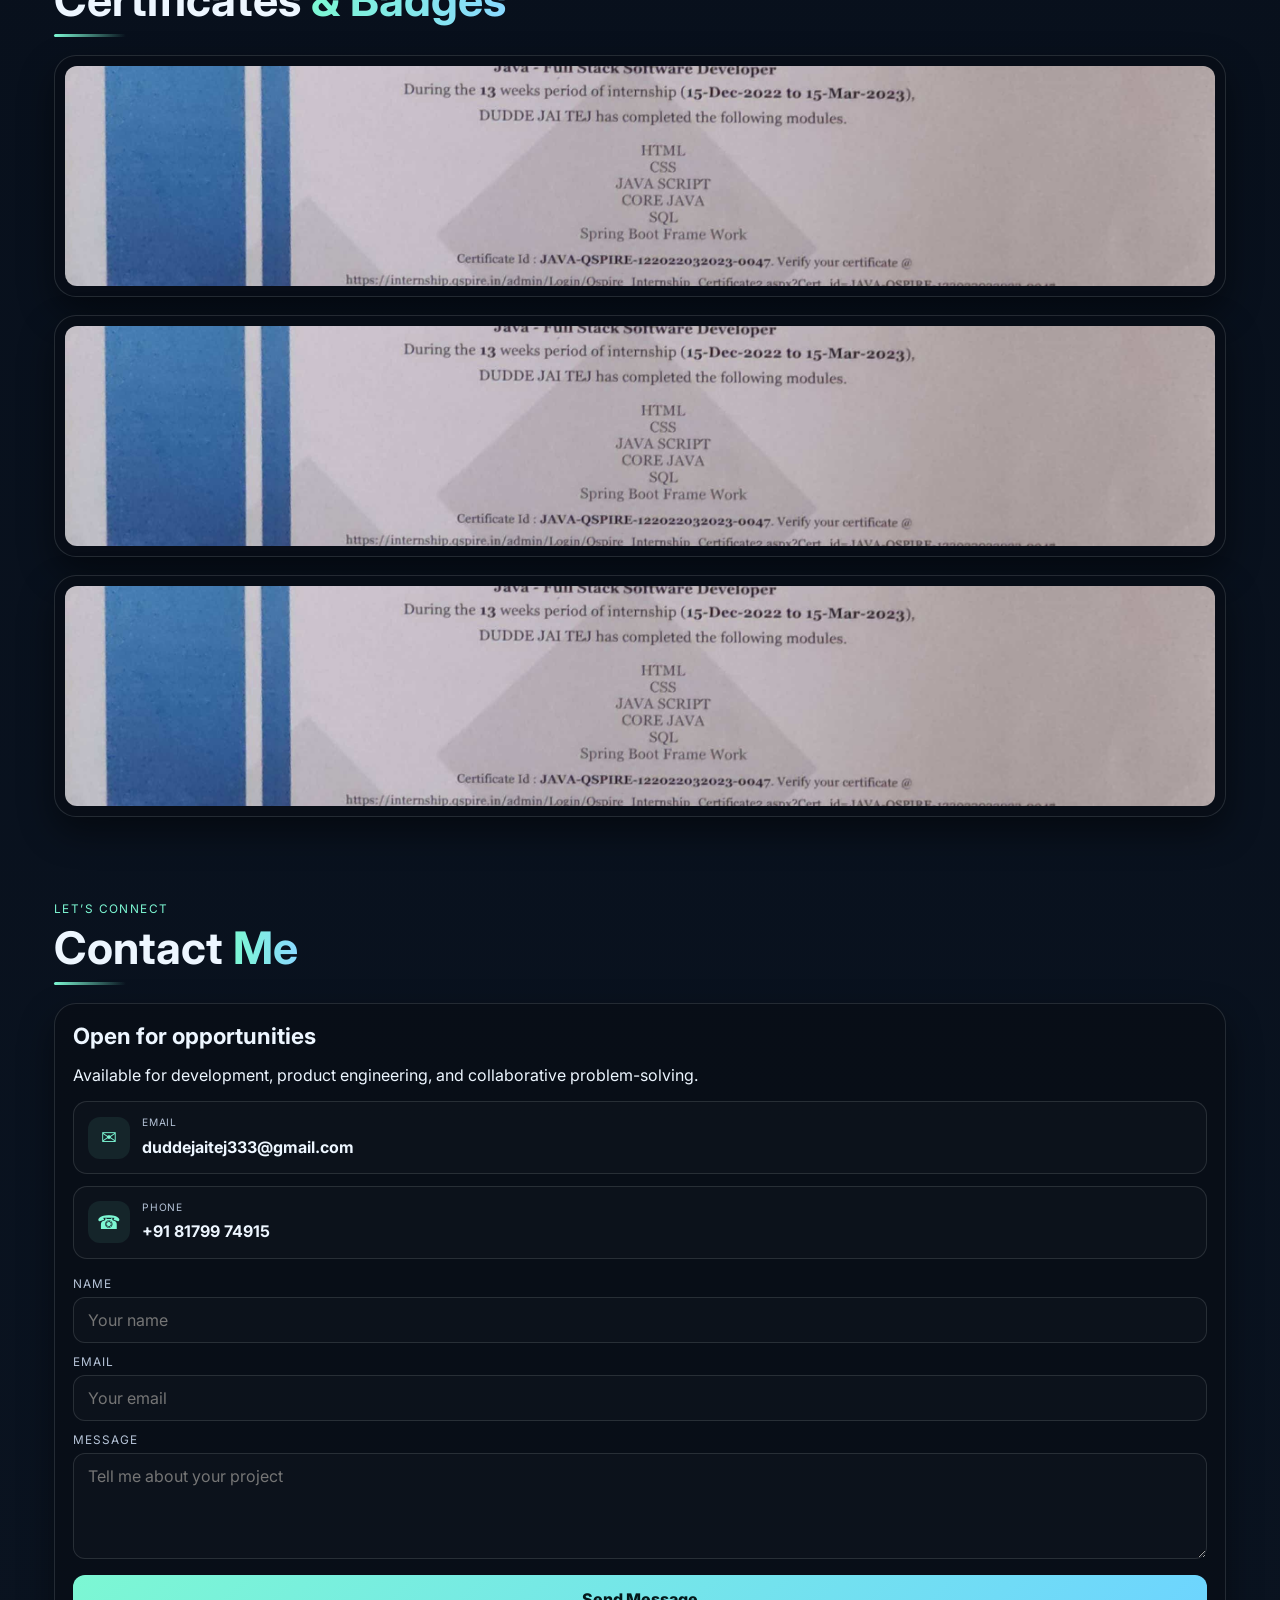
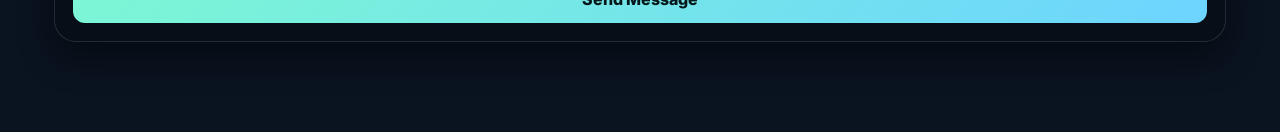
==== commit 7022b810: "Align education right-side and remove speedometer text" ====
--- a/Mobile/index.html
+++ b/Mobile/index.html
@@ -215,7 +215,7 @@
 
         <section id="projects" class="projects-section">
           <div class="section-header reveal reveal-up">
-            <span class="section-subtitle">Scroll To Shift Gears</span>
+            <span class="section-subtitle">Selected Work</span>
             <h2 class="section-title">Featured <span class="gradient-text">Projects</span></h2>
             <div class="title-underline"></div>
           </div>
--- a/Mobile/mobile.css
+++ b/Mobile/mobile.css
@@ -235,14 +235,14 @@
 .hero-content {
   display: grid;
   grid-template-columns: 1fr;
-  gap: 28px;
+  gap: 24px;
 }
 
 .hero-text-container {
   display: flex;
   flex-direction: column;
   align-items: flex-start;
-  gap: 14px;
+  gap: 12px;
 }
 
 .hero-badge {
@@ -269,8 +269,8 @@
 
 .hero-title {
   margin: 0;
-  font-size: clamp(2.3rem, 9.5vw, 4.1rem);
-  line-height: 0.95;
+  font-size: clamp(2.2rem, 10vw, 3.8rem);
+  line-height: 0.98;
   letter-spacing: -0.065em;
 }
 
@@ -313,10 +313,11 @@
 }
 
 .hero-actions {
-  display: flex;
-  flex-wrap: wrap;
-  gap: 12px;
-  width: 100%;
+  display: grid;
+  grid-template-columns: 1fr;
+  gap: 10px;
+  width: 100%;
+  margin-top: 4px;
 }
 
 .btn {
@@ -328,6 +329,7 @@
   font-weight: 700;
   border: 1px solid var(--border-subtle);
   width: 100%;
+  min-height: 48px;
   transition: transform var(--transition), box-shadow var(--transition), border-color var(--transition);
 }
 
@@ -366,9 +368,9 @@
 }
 
 .hero-stats {
-  display: flex;
-  flex-wrap: wrap;
-  gap: 10px 12px;
+  display: grid;
+  grid-template-columns: repeat(2, minmax(0, 1fr));
+  gap: 12px;
   align-items: center;
   justify-content: center;
   width: 100%;
@@ -383,7 +385,7 @@
   display: flex;
   flex-direction: column;
   gap: 2px;
-  min-width: 74px;
+  min-width: 0;
   text-align: center;
 }
 
@@ -398,9 +400,7 @@
 }
 
 .stat-divider {
-  width: 1px;
-  height: 40px;
-  background: rgba(255, 255, 255, 0.12);
+  display: none;
 }
 
 .hero-image-wrapper {
@@ -411,11 +411,12 @@
 
 .hero-image-container {
   position: relative;
-  width: min(92vw, 360px);
-  height: 420px;
-  display: flex;
-  align-items: center;
-  justify-content: center;
+  width: min(80vw, 320px);
+  height: 360px;
+  display: flex;
+  align-items: center;
+  justify-content: center;
+  margin: 0 auto;
 }
 
 .cyber-halo,
@@ -439,8 +440,8 @@
 
 .image-inner {
   position: relative;
-  width: 260px;
-  height: 330px;
+  width: 245px;
+  height: 305px;
   border-radius: 24px;
   display: flex;
   align-items: center;
@@ -460,8 +461,8 @@
   position: absolute;
   display: flex;
   align-items: center;
-  gap: 10px;
-  padding: 8px 10px;
+  gap: 8px;
+  padding: 7px 9px;
   background: rgba(9, 14, 22, 0.8);
   border: 1px solid rgba(124, 247, 211, 0.2);
   border-radius: 14px;
@@ -470,22 +471,22 @@
 
 .badge-top-left {
   left: 8px;
-  top: 14px;
+  top: 18px;
 }
 
 .badge-bottom-left {
   left: 10px;
-  bottom: 10px;
+  bottom: 12px;
 }
 
 .badge-icon-box {
-  width: 34px;
-  height: 34px;
+  width: 30px;
+  height: 30px;
   display: flex;
   align-items: center;
   justify-content: center;
   border-radius: 10px;
-  font-size: 1.1rem;
+  font-size: 0.95rem;
   background: rgba(124, 247, 211, 0.12);
 }
 
@@ -660,24 +661,26 @@
 .education-stack {
   display: flex;
   flex-direction: column;
-  align-items: stretch;
+  align-items: flex-end;
   gap: 14px;
   width: 100%;
 }
 
 .edu-item {
-  width: 100%;
+  width: min(100%, 390px);
   padding: 16px 14px;
-  border-left: 3px solid var(--primary);
+  border-right: 3px solid var(--primary);
+  border-left: 1px solid var(--border-subtle);
   background: rgba(8, 14, 22, 0.78);
   border-radius: 14px;
-  border: 1px solid var(--border-subtle);
   box-shadow: 0 12px 24px rgba(0, 0, 0, 0.15);
+  text-align: right;
 }
 
 .edu-item h3 {
   margin: 0 0 6px;
   font-size: 1.15rem;
+  text-align: right;
 }
 
 .education-stack p,
@@ -685,6 +688,7 @@
   margin: 0;
   font-size: 0.9rem;
   line-height: 1.6;
+  text-align: right;
 }
 
 .education-stack p {
